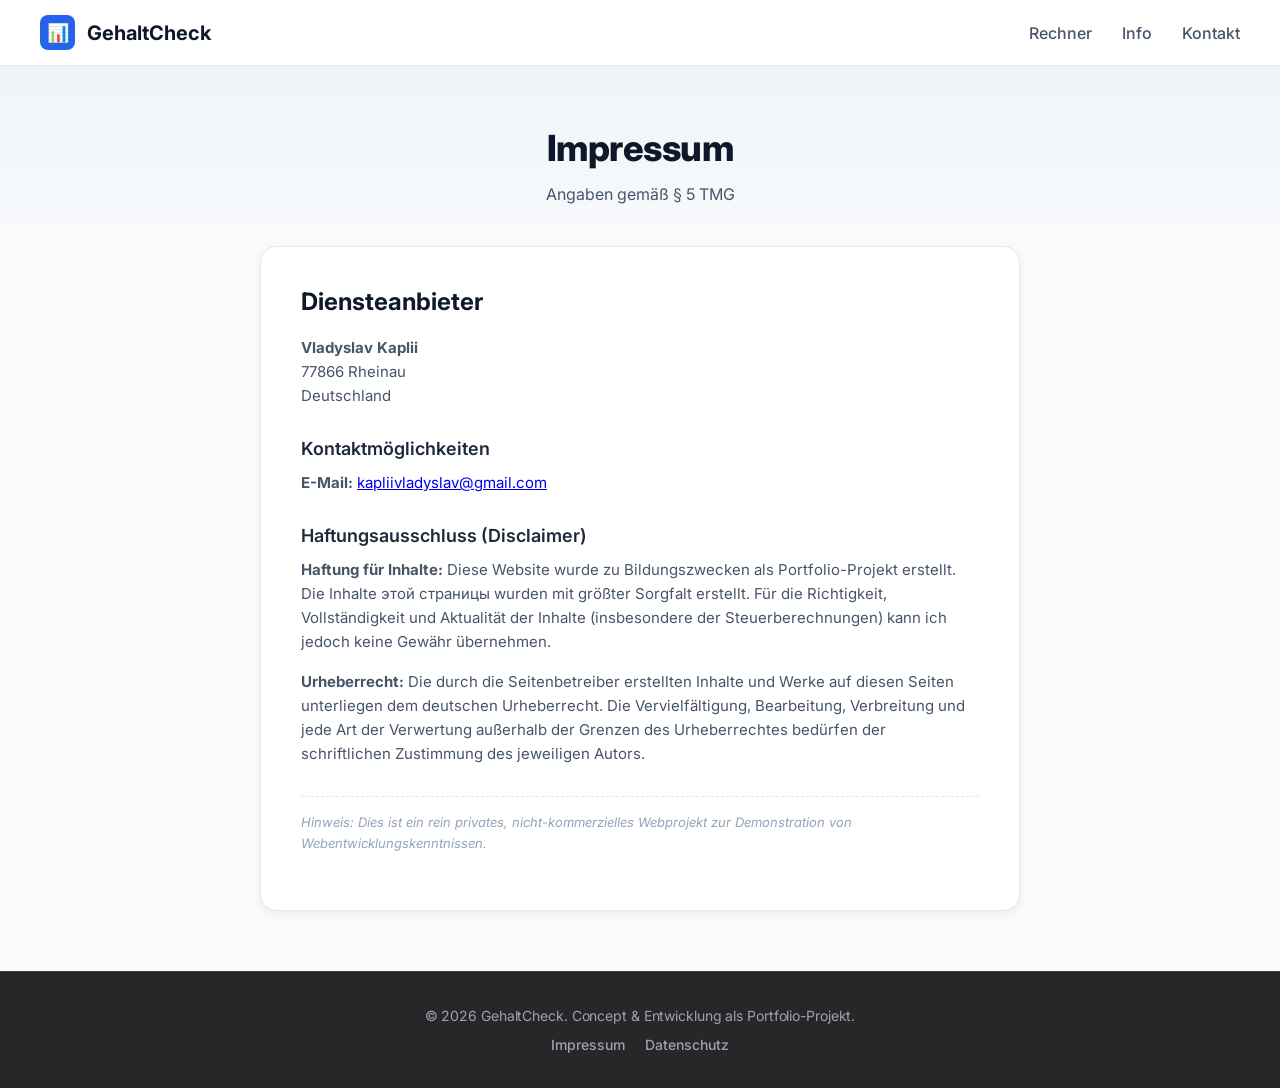
==== impressum.html @ 77c18edd "version 1.0.0 ready for deployment" ====
<!doctype html>
<html lang="de">
  <head>
    <meta charset="UTF-8" />
    <meta name="viewport" content="width=device-width, initial-scale=1.0" />
    <title>Impressum - GehaltCheck</title>
    <link rel="preconnect" href="https://fonts.googleapis.com" />
    <link rel="preconnect" href="https://fonts.gstatic.com" crossorigin />
    <link
      href="https://fonts.googleapis.com/css2?family=Inter:wght@400;500;600;700;800&display=swap"
      rel="stylesheet"
    />
    <link rel="stylesheet" href="./assets/css/style.css" />
    <link rel="icon" type="image/png" href="./assets/img/icon.png" />
  </head>
  <body>
    <header class="site-header">
      <div class="logo-container">
        <div class="logo-icon">📊</div>
        <a href="./index.html" class="logo-text">GehaltCheck</a>
      </div>
      <nav class="main-nav">
        <ul class="nav-list">
          <li><a href="index.html" class="nav-link">Rechner</a></li>
          <li><a href="info.html" class="nav-link">Info</a></li>
          <li><a href="kontakt.html" class="nav-link">Kontakt</a></li>
        </ul>
      </nav>
    </header>

    <main class="main-content">
      <section class="hero-section">
        <h1 class="hero-title">Impressum</h1>
        <p class="hero-subtitle">Angaben gemäß § 5 TMG</p>
      </section>

      <div class="info-container">
        <div class="info-card">
          <h2>Diensteanbieter</h2>
          <p>
            <strong>Vladyslav Kaplii</strong>
            <br />
            77866 Rheinau<br />
            Deutschland
          </p>

          <h3>Kontaktmöglichkeiten</h3>
          <p>
            <strong>E-Mail:</strong>
            <a href="mailto:vladyslav.kaplii@example.com"
              >kapliivladyslav@gmail.com</a
            >
          </p>

          <h3>Haftungsausschluss (Disclaimer)</h3>
          <p>
            <strong>Haftung für Inhalte:</strong> Diese Website wurde zu
            Bildungszwecken als Portfolio-Projekt erstellt. Die Inhalte этой
            страницы wurden mit größter Sorgfalt erstellt. Für die Richtigkeit,
            Vollständigkeit und Aktualität der Inhalte (insbesondere der
            Steuerberechnungen) kann ich jedoch keine Gewähr übernehmen.
          </p>

          <p>
            <strong>Urheberrecht:</strong> Die durch die Seitenbetreiber
            erstellten Inhalte und Werke auf diesen Seiten unterliegen dem
            deutschen Urheberrecht. Die Vervielfältigung, Bearbeitung,
            Verbreitung und jede Art der Verwertung außerhalb der Grenzen des
            Urheberrechtes bedürfen der schriftlichen Zustimmung des jeweiligen
            Autors.
          </p>

          <div class="table-divider" style="margin-top: 30px"></div>
          <p style="font-size: 13px; color: #94a3b8; margin-top: 15px">
            <em
              >Hinweis: Dies ist ein rein privates, nicht-kommerzielles
              Webprojekt zur Demonstration von Webentwicklungskenntnissen.</em
            >
          </p>
        </div>
      </div>
    </main>

    <footer class="site-footer">
      <div class="footer-container">
        <p class="footer-copyright">
          &copy; 2026 GehaltCheck. Concept & Entwicklung als Portfolio-Projekt.
        </p>
        <nav class="footer-links">
          <a href="impressum.html" class="footer-link">Impressum</a>
          <a href="datenschutz.html" class="footer-link">Datenschutz</a>
        </nav>
      </div>
    </footer>
  </body>
</html>
---- assets/css/style.css ----
* {
  margin: 0;
  padding: 0;
  box-sizing: border-box;
}

body {
  font-family: "Arial", sans-serif;
}

.site-header {
  display: flex;
  justify-content: space-between;
  align-items: center;
  padding: 15px 40px;
  background-color: #ffffff;
  border-bottom: 1px solid #e5e7eb;
}

.logo-container {
  display: flex;
  align-items: center;
  gap: 12px;
}

.logo-icon {
  background-color: #2563eb;
  color: white;
  width: 35px;
  height: 35px;
  border-radius: 8px;
  display: flex;
  align-items: center;
  justify-content: center;
  font-size: 18px;
}

.logo-text {
  font-size: 20px;
  font-weight: bold;
  color: #0f172a;
}

.nav-list {
  display: flex;
  list-style: none;
  gap: 30px;
}

.nav-link {
  text-decoration: none;
  color: #475569;
  font-size: 16px;
  font-weight: 500;
  transition: color 0.2s ease;
}

.nav-link:hover {
  color: #2563eb;
}

.nav-link.active {
  color: #2563eb;
  font-weight: 600;
}
.main-content {
  background-color: #f8fafc;
  min-height: calc(100vh - 70px);
}

.hero-section {
  text-align: center;
  padding: 60px 20px 40px 20px;
  background: linear-gradient(to bottom, #f0f4f8, #f8fafc);
}

.hero-title {
  font-size: 36px;
  font-weight: 800;
  color: #0f172a;
  margin-bottom: 12px;
  letter-spacing: -0.5px;
}

.hero-subtitle {
  font-size: 16px;
  color: #475569;
  font-weight: 400;
  max-width: 600px;
  margin: 0 auto;
  line-height: 1.5;
}

.calculator-container {
  display: flex;
  max-width: 1200px;
  margin: 0 auto;
  padding: 0 20px 60px 20px;
  gap: 30px;
}

.calc-card {
  background-color: #ffffff;
  border-radius: 16px;
  box-shadow: 0 4px 10px rgba(15, 23, 42, 0.05);
  border: 1px solid #e2e8f0;
  padding: 30px;
  flex: 1;
  display: flex;
  flex-direction: column;
}

.card-header {
  display: flex;
  align-items: center;
  gap: 15px;
  margin-bottom: 25px;
}

.card-header h2 {
  font-size: 22px;
  color: #0f172a;
  font-weight: 700;
}

.card-icon {
  width: 40px;
  height: 40px;
  border-radius: 10px;
  display: flex;
  align-items: center;
  justify-content: center;
  font-weight: bold;
  font-size: 18px;
}

.icon-blue {
  background-color: #eff6ff;
  color: #2563eb;
}
.icon-green {
  background-color: #f0fdf4;
  color: #16a34a;
}

.input-group {
  display: flex;
  flex-direction: column;
  gap: 8px;
  margin-bottom: 20px;
}

.input-group label {
  font-size: 14px;
  font-weight: 600;
  color: #334155;
}

.input-group input,
.input-group select {
  width: 100%;
  padding: 12px 16px;
  border: 1px solid #cbd5e1;
  border-radius: 10px;
  font-size: 16px;
  color: #334155;
  background-color: #ffffff;
  outline: none;
}

.input-group input:focus,
.input-group select:focus {
  border-color: #2563eb;
}

.input-with-currency {
  position: relative;
  display: flex;
  align-items: center;
}

.currency-symbol {
  position: absolute;
  right: 16px;
  color: #94a3b8;
  font-weight: 600;
}

.checkbox-group {
  display: flex;
  align-items: flex-start;
  gap: 12px;
  padding: 14px;
  border: 1px solid #e2e8f0;
  border-radius: 12px;
  margin-bottom: 14px;
  background-color: #f8fafc;
}

.checkbox-group input[type="checkbox"] {
  width: 18px;
  height: 18px;
  margin-top: 2px;
  cursor: pointer;
}

.checkbox-group label {
  display: flex;
  flex-direction: column;
  gap: 2px;
  cursor: pointer;
}

.checkbox-group label strong {
  font-size: 14px;
  color: #0f172a;
}
.checkbox-group label span {
  font-size: 12px;
  color: #64748b;
}

.btn-berechnen {
  width: 100%;
  padding: 16px;
  background-color: #2563eb;
  color: white;
  border: none;
  border-radius: 10px;
  font-size: 16px;
  font-weight: 600;
  cursor: pointer;
  margin-top: 15px;
  transition: background-color 0.2s;
}

.btn-berechnen:hover {
  background-color: #1d4ed8;
}

.result-placeholder {
  display: flex;
  flex-direction: column;
  align-items: center;
  justify-content: center;
  text-align: center;
  margin: auto 0;
  padding: 40px 20px;
}

.placeholder-icon {
  width: 70px;
  height: 70px;
  background-color: #f1f5f9;
  color: #94a3b8;
  border-radius: 50%;
  display: flex;
  align-items: center;
  justify-content: center;
  font-size: 32px;
  margin-bottom: 15px;
}

.result-placeholder p {
  font-size: 14px;
  color: #64748b;
  max-width: 260px;
  line-height: 1.5;
}

.result-display {
  display: flex;
  flex-direction: column;
  height: 100%;
  justify-content: center;
}

.table-row {
  display: flex;
  justify-content: space-between;
  padding: 12px 0;
  font-size: 15px;
  color: #334155;
  font-weight: 500;
}

.table-row .value {
  font-weight: 600;
}

.row-brutto {
  font-size: 16px;
  font-weight: 700;
  color: #0f172a;
}
.text-red {
  color: #dc2626;
}
.text-orange {
  color: #d97706;
}

.row-netto {
  font-size: 20px;
  color: #16a34a;
  font-weight: 800;
  padding: 16px 0;
}

.table-divider {
  hieght: 1px;
  border-top: 1px dashed #e2e8f0;
  margin: 6px 0;
}
.table-divider-thick {
  height: 1px;
  border-top: 2px solid #1e293b;
  margin: 10px 0;
}

.hidden {
  display: none !important;
}

@media (max-width: 768px) {
  .calculator-container {
    flex-direction: column;
  }
}

body {
  font-family: "Inter", "Segoe UI", Roboto, sans-serif;
}

.site-footer {
  background-color: #27272a;
  color: #a1a1aa;
  padding: 35px 20px;
  width: 100%;
  border-top: 1px solid #3f3f46;
}

.footer-container {
  max-width: 1200px;
  margin: 0 auto;
  display: flex;
  flex-direction: column;
  align-items: center;
  justify-content: center;
  gap: 12px;
  text-align: center;
}

.footer-copyright {
  font-size: 14px;
  font-weight: 400;
  letter-spacing: -0.1px;
}

.footer-links {
  display: flex;
  gap: 20px;
}

.footer-link {
  color: #a1a1aa;
  text-decoration: none;
  font-size: 14px;
  font-weight: 500;
  transition: color 0.2s ease;
}

.footer-link:hover {
  color: #f4f4f5;
}

.info-container {
  max-width: 800px;
  margin: 0 auto;
  padding: 0 20px 60px 20px;
}

.info-card {
  background-color: #ffffff;
  border-radius: 16px;
  box-shadow: 0 4px 10px rgba(15, 23, 42, 0.05);
  border: 1px solid #e2e8f0;
  padding: 40px;
}

.info-card h2 {
  font-size: 24px;
  color: #0f172a;
  margin-bottom: 20px;
  font-weight: 700;
}

.info-card h3 {
  font-size: 18px;
  color: #1e293b;
  margin-top: 30px;
  margin-bottom: 12px;
  font-weight: 600;
}

.info-card p {
  font-size: 15px;
  line-height: 1.6;
  color: #475569;
  margin-bottom: 16px;
}

.info-list {
  list-style: none;
  padding: 0;
  margin-bottom: 20px;
}

.info-list li {
  font-size: 15px;
  line-height: 1.6;
  color: #475569;
  padding-left: 24px;
  position: relative;
  margin-bottom: 10px;
}

.info-list li::before {
  content: "•";
  color: #2563eb;
  font-weight: bold;
  font-size: 20px;
  position: absolute;
  left: 6px;
  top: -2px;
}

textarea {
  width: 100%;
  padding: 12px 16px;
  border: 1px solid #cbd5e1;
  border-radius: 10px;
  font-size: 16px;
  color: #334155;
  background-color: #ffffff;
  outline: none;
  font-family: inherit;
  resize: vertical;
}

textarea:focus {
  border-color: #2563eb;
}

.developer-info h3 {
  font-size: 20px;
  color: #0f172a;
  margin-bottom: 4px;
}

.dev-tag {
  font-size: 14px;
  color: #2563eb;
  font-weight: 600;
  margin-bottom: 15px;
}

.dev-contact-row {
  display: flex;
  justify-content: space-between;
  padding: 12px 0;
  font-size: 14px;
  color: #475569;
}

.dev-contact-row a {
  color: #2563eb;
  text-decoration: none;
}

.dev-contact-row a:hover {
  text-decoration: underline;
}

.social-links-container {
  margin-top: 15px;
}

.social-btn {
  display: flex;
  align-items: center;
  justify-content: center;
  width: 100%;
  padding: 14px;
  background-color: #0f172a;
  color: white;
  text-decoration: none;
  border-radius: 10px;
  font-weight: 600;
  transition: background-color 0.2s;
}

.social-btn:hover {
  background-color: #1e293b;
}

.netto-result-card {
  background: linear-gradient(135deg, #10b981 0%, #059669 100%);
  color: #ffffff;
  border-radius: 16px;
  padding: 24px 30px;
  text-align: center;
  box-shadow: 0 10px 25px rgba(16, 185, 129, 0.25);
  margin: 25px 0;
  font-family: "Inter", sans-serif;
}

.netto-result-card .result-label {
  font-size: 14px;
  font-weight: 500;
  text-transform: none;
  letter-spacing: 0.5px;
  opacity: 0.9;
  margin-bottom: 6px;
}

.netto-result-card .result-value {
  font-size: 38px;
  font-weight: 800;
  letter-spacing: -0.5px;
  margin-bottom: 4px;
  color: #ffffff;
}

.netto-result-card .result-sub-label {
  font-size: 14px;
  font-weight: 500;
  opacity: 0.85;
}
input[type="number"]::-webkit-outer-spin-button,
input[type="number"]::-webkit-inner-spin-button {
  -webkit-appearance: none;
  margin: 0;
}

input[type="number"] {
  -moz-appearance: textfield;
}

.lang-switcher {
  display: flex;
  gap: 8px;
  margin-bottom: 15px;
}

.btn-lang {
  background-color: #f1f5f9;
  color: #64748b;
  border: 1px solid #e2e8f0;
  padding: 6px 12px;
  font-size: 12px;
  font-weight: 600;
  border-radius: 6px;
  cursor: pointer;
  transition: all 0.2s ease;
}

.btn-lang:hover {
  background-color: #e2e8f0;
  color: #334155;
}

.btn-lang.active {
  background-color: #2563eb;
  color: #ffffff;
  border-color: #2563eb;
  box-shadow: 0 2px 4px rgba(37, 99, 235, 0.2);
}

.logo-text {
  text-decoration: none;
}
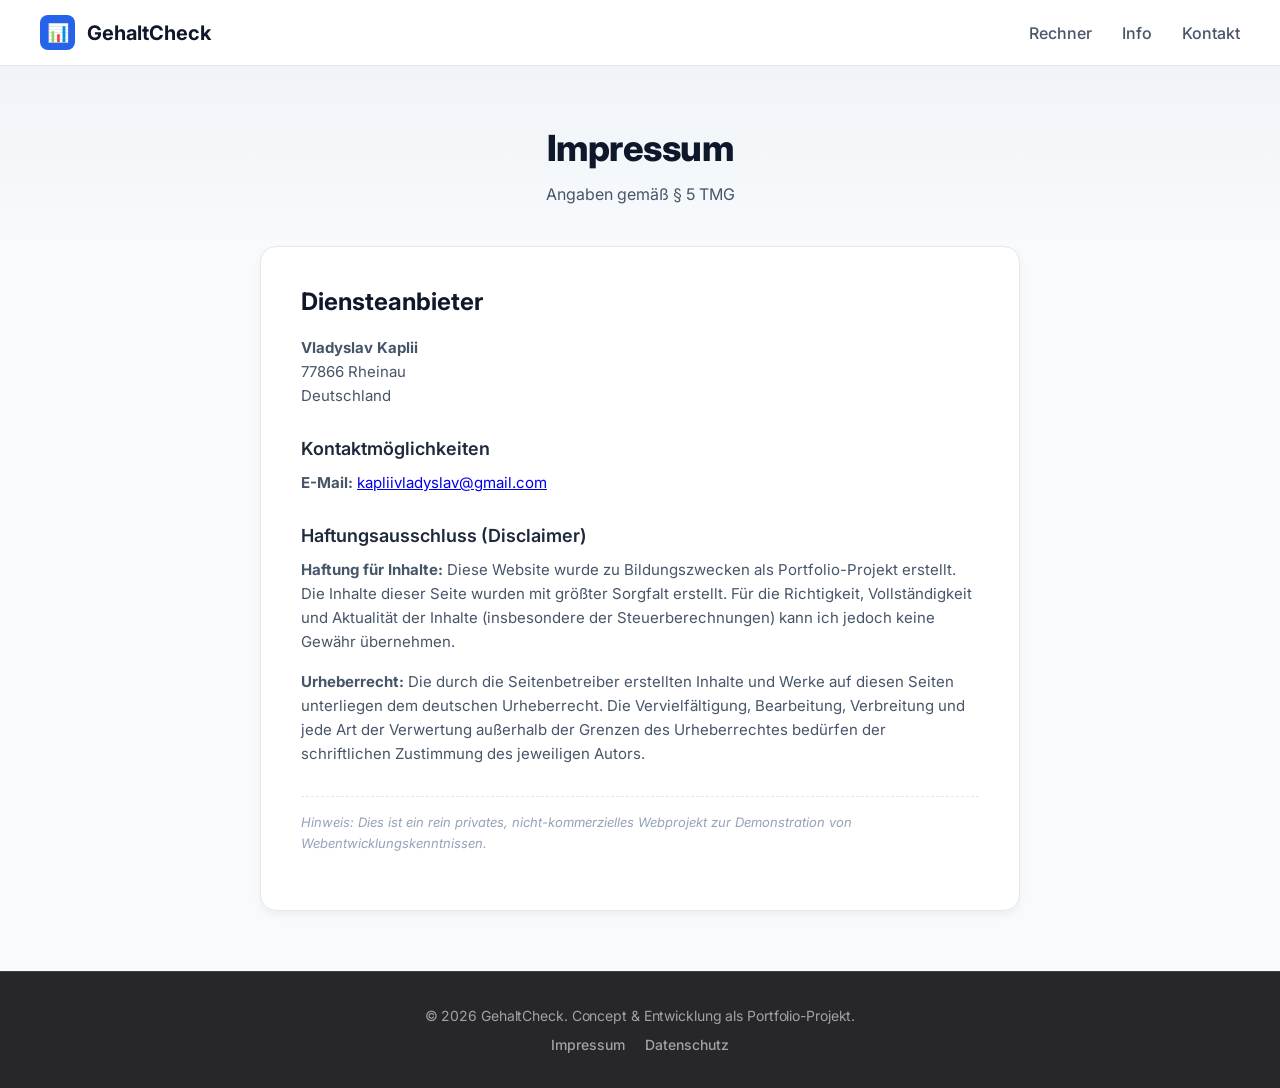
==== commit 5dcb1132: "docs: update and refine project text content" ====
--- a/impressum.html
+++ b/impressum.html
@@ -54,11 +54,7 @@
 
           <h3>Haftungsausschluss (Disclaimer)</h3>
           <p>
-            <strong>Haftung für Inhalte:</strong> Diese Website wurde zu
-            Bildungszwecken als Portfolio-Projekt erstellt. Die Inhalte этой
-            страницы wurden mit größter Sorgfalt erstellt. Für die Richtigkeit,
-            Vollständigkeit und Aktualität der Inhalte (insbesondere der
-            Steuerberechnungen) kann ich jedoch keine Gewähr übernehmen.
+            <strong>Haftung für Inhalte:</strong> Diese Website wurde zu Bildungszwecken als Portfolio-Projekt erstellt. Die Inhalte dieser Seite wurden mit größter Sorgfalt erstellt. Für die Richtigkeit, Vollständigkeit und Aktualität der Inhalte (insbesondere der Steuerberechnungen) kann ich jedoch keine Gewähr übernehmen.
           </p>
 
           <p>
--- a/assets/css/style.css
+++ b/assets/css/style.css
@@ -579,4 +579,47 @@
 
 .logo-text {
   text-decoration: none;
-}+}
+
+@media (max-width: 768px) {
+  .site-header {
+    flex-direction: column;
+    gap: 15px;
+    padding: 15px 20px;
+    align-items: center;
+  }
+
+  .menu-toggle {
+    display: none !important;
+  }
+
+  .main-nav {
+    display: flex !important;
+    position: static !important;
+    width: 100% !important;
+    box-shadow: none !important;
+    padding: 0 !important;
+    background: none !important;
+  }
+
+  .nav-list {
+    display: flex !important;
+    flex-direction: row !important;
+    justify-content: space-between !important;
+    align-items: center !important;
+    width: 100% !important;
+    gap: 0 !important;
+  }
+
+  .nav-list li {
+    flex: 1;
+    text-align: center;
+  }
+
+  .nav-link {
+    display: inline-block;
+    padding: 8px 0;
+    width: 100%;
+    font-size: 15px;
+  }
+}
